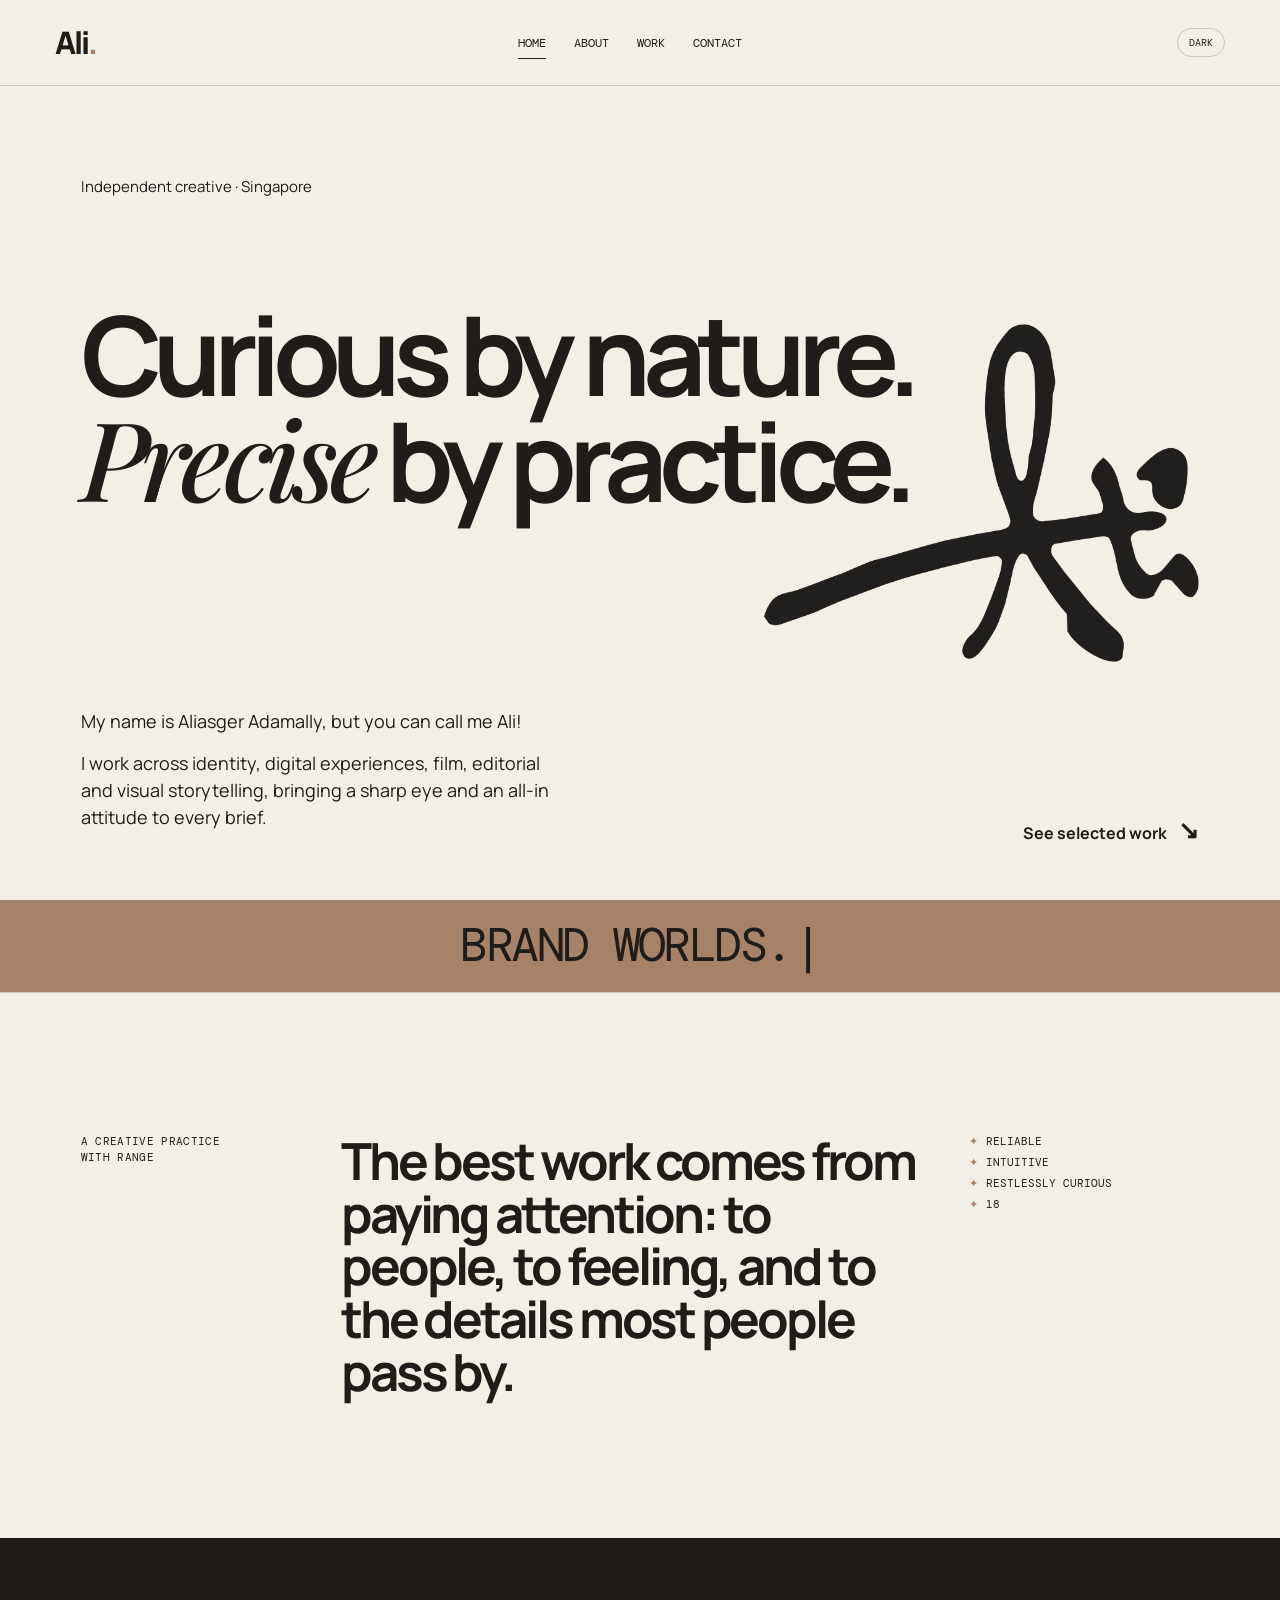
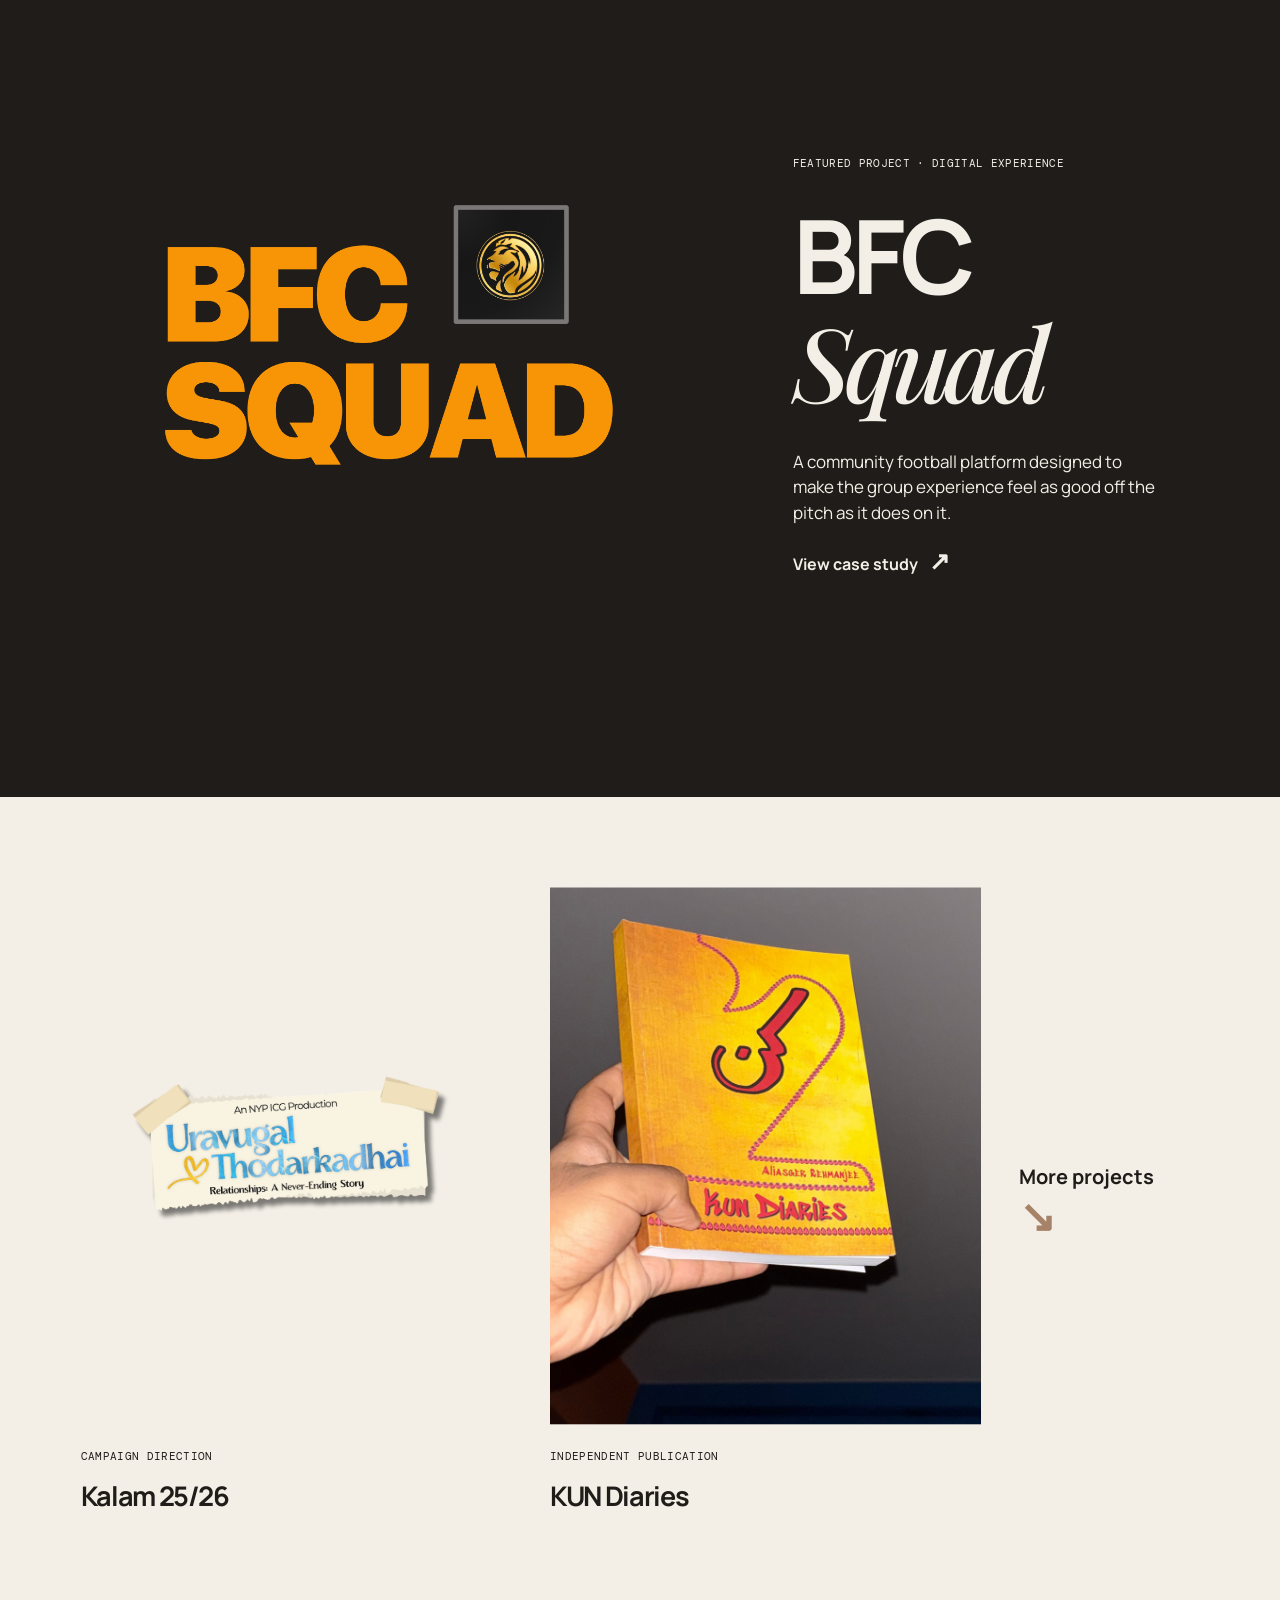
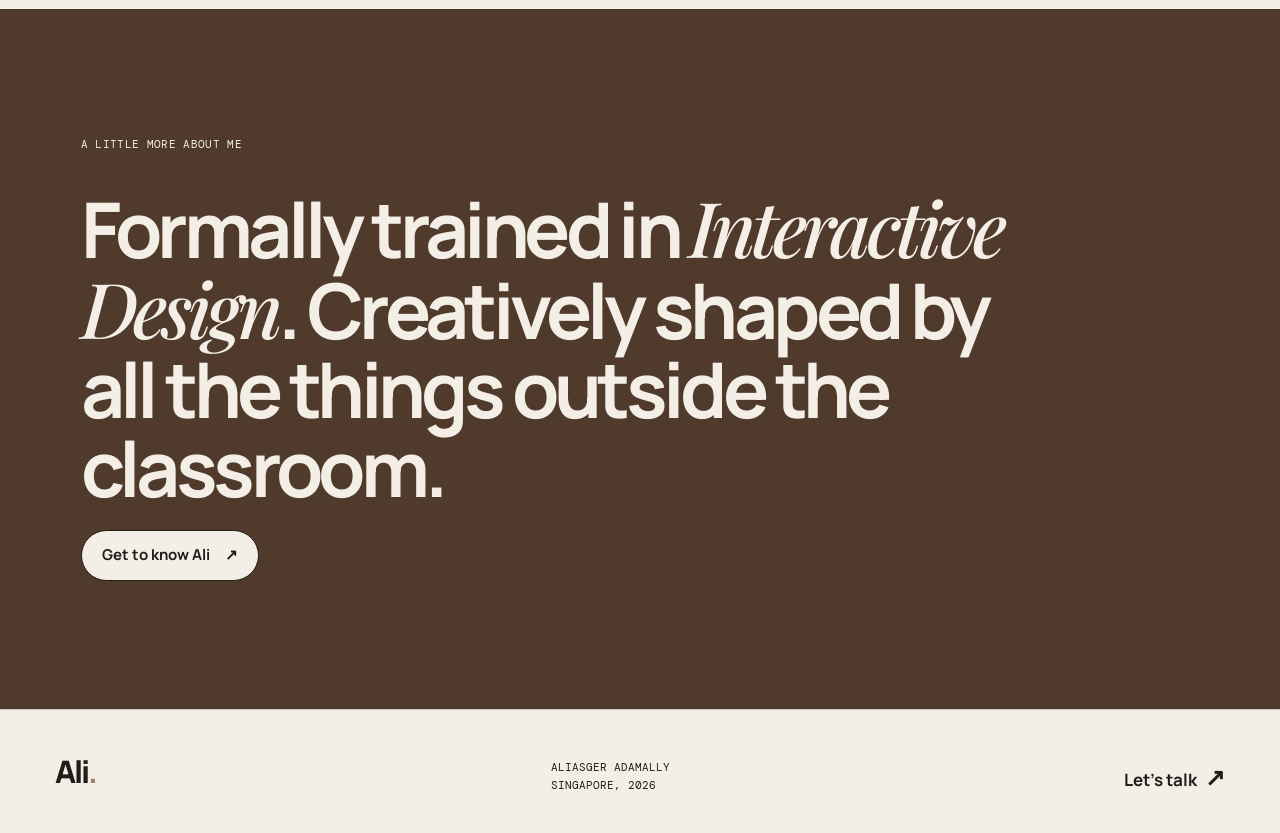
==== index.html @ f57b828c "Portfolio" ====
<!doctype html>
<html lang="en"><head><meta charset="utf-8"><meta name="viewport" content="width=device-width,initial-scale=1"><meta name="description" content="Portfolio of Aliasger Adamally, a multidisciplinary creative based in Singapore."><title>Ali - Aliasger Adamally</title><link rel="stylesheet" href="style.css"></head>
<body class="home"><header class="site-header"><a class="brand" href="index.html" aria-label="Ali home">Ali<span>.</span></a><button class="menu-toggle" aria-expanded="false" aria-controls="nav">Menu</button><nav id="nav"><a class="active" href="index.html">Home</a><a href="about.html">About</a><a href="work.html">Work</a><a href="contact.html">Contact</a></nav></header>
<main>
<section class="hero"><img class="hero-mark" src="assets/ali-mark.png" alt="Ali mark"><div class="eyebrow">Independent creative · Singapore</div><h1>Curious by nature.<br><i>Precise</i> by practice.</h1><div class="hero-bottom"><p>My name is Aliasger Adamally, but you can call me Ali!<span class="desktop-break" aria-hidden="true"></span>I work across identity, digital experiences, film, editorial and visual storytelling, bringing a sharp eye and an all-in attitude to every brief.</p><a class="arrow-link" href="work.html">See selected work <b>↘</b></a></div></section>
<section class="strip" aria-label="Creative disciplines"><p class="typewriter" data-phrases='["Brand worlds.","Digital experiences.","Film & photography.","Editorial and writing.","Ideas with feeling."]'></p></section>
<section class="intro-grid"><p class="kicker">A creative practice<br>with range</p><h2>The best work comes from paying attention: to people, to feeling, and to the details most people pass by.</h2><div class="traits"><span>Reliable</span><span>Intuitive</span><span>Restlessly curious</span><span>18</span></div></section>
<section class="feature-project"><a href="project.html?id=bfcsquad" class="feature-image image-bfc"><img src="assets/SQUAD/squad.png" alt="BFC Squad mobile app screens"></a><div class="feature-copy"><p class="kicker">Featured project · Digital experience</p><h2>BFC<br><i>Squad</i></h2><p>A community football platform designed to make the group experience feel as good off the pitch as it does on it.</p><a class="text-link" href="project.html?id=bfcsquad">View case study <b>↗</b></a></div></section>
<section class="project-split"><article><a class="project-thumb sage" href="project.html?id=kalam"><img src="assets/kalam/ut.png" alt="Kalam 25/26 campaign banner"></a><p class="kicker">Campaign direction</p><h3>Kalam 25/26</h3></article><article><a class="project-thumb coral" href="project.html?id=kun"><img src="assets/kun.png/kun.png-3.png" alt="KUN Diaries book cover"></a><p class="kicker">Independent publication</p><h3>KUN Diaries</h3></article><a class="all-work" href="work.html">More projects<br><b>↘</b></a></section>
<section class="closing"><p class="kicker">A little more about me</p><h2>Formally trained in <i>Interactive Design</i>. Creatively shaped by all the things outside the classroom.</h2><a class="button light" href="about.html">Get to know Ali <b>↗</b></a></section>
</main><footer><a class="brand" href="index.html">Ali<span>.</span></a><p>Aliasger Adamally<br>Singapore, 2026</p><a href="contact.html">Let’s talk <b>↗</b></a></footer><script src="main.js"></script></body></html>
---- style.css ----
@import url('https://fonts.googleapis.com/css2?family=DM+Mono:wght@400;500&family=Manrope:wght@400;500;600;700;800&family=Playfair+Display:ital,wght@0,500;0,600;1,500;1,600&display=swap');
:root{--ink:#18181a;--paper:#f6f3ed;--lime:#dbff5b;--orange:#ff7259;--line:rgba(24,24,26,.18);--mono:'DM Mono',monospace;--sans:Manrope,Arial,sans-serif;--serif:'Playfair Display',Georgia,serif}*{box-sizing:border-box}html{scroll-behavior:smooth}body{margin:0;background:var(--paper);color:var(--ink);font-family:var(--sans);font-size:15px;line-height:1.5}a{color:inherit;text-decoration:none}img{display:block;max-width:100%}.site-header{height:86px;display:flex;align-items:center;justify-content:space-between;padding:0 4.3vw;border-bottom:1px solid var(--line);position:relative;z-index:4}.brand{font-size:31px;letter-spacing:-2px;font-weight:800}.brand span{color:var(--orange)}nav{display:flex;gap:28px;font-family:var(--mono);font-size:12px;text-transform:uppercase}nav a{padding:8px 0;position:relative}nav a.active:after{content:'';position:absolute;left:0;right:0;bottom:1px;height:1px;background:currentColor}.menu-toggle{display:none;border:0;background:none;font:12px var(--mono);text-transform:uppercase}h1,h2,h3,p{margin-top:0}h1{font-size:clamp(54px,8.6vw,138px);line-height:.92;letter-spacing:-.075em;font-weight:700}h2{font-size:clamp(34px,4vw,62px);line-height:1.03;letter-spacing:-.06em}h3{font-size:27px;letter-spacing:-.05em;margin:.2rem 0}i{font-family:var(--serif);font-weight:500;letter-spacing:-.06em}.kicker{font:11px/1.45 var(--mono);letter-spacing:.03em;text-transform:uppercase}.lede{font-size:clamp(18px,2vw,25px);line-height:1.45}.hero{min-height:calc(100vh - 86px);padding:7vw 6.3vw 4vw;position:relative;overflow:hidden;display:flex;flex-direction:column;justify-content:space-between}.hero h1{max-width:1100px;position:relative;z-index:1}.hero-bottom{display:flex;align-items:end;justify-content:space-between;gap:50px;position:relative;z-index:1}.hero-bottom p{font-size:18px;max-width:490px}.arrow-link,.text-link{font-weight:700;font-size:16px;white-space:nowrap}.arrow-link b,.text-link b{font-size:25px;padding-left:8px}.orb{position:absolute;border-radius:50%;filter:blur(2px)}.orb-one{width:min(38vw,550px);height:min(38vw,550px);background:var(--lime);right:6%;top:13%;mix-blend-mode:multiply}.orb-two{width:17vw;height:17vw;background:var(--orange);right:30%;bottom:-6%;mix-blend-mode:multiply}.intro-grid{padding:11vw 6.3vw;display:grid;grid-template-columns:1fr 2.6fr 1fr;gap:30px;border-top:1px solid var(--line)}.intro-grid h2{margin:0}.traits{display:flex;flex-direction:column;gap:7px;font:11px var(--mono);text-transform:uppercase}.traits span:before{content:'✦';color:var(--orange);padding-right:8px}.feature-project{background:#242426;color:#fff;padding:7vw 6.3vw;display:grid;grid-template-columns:1.5fr 1fr;gap:8vw;align-items:center}.feature-image{height:57vw;max-height:680px;overflow:hidden;background:#111;position:relative}.feature-image:after{content:'';position:absolute;inset:0;background:linear-gradient(110deg,transparent,rgba(219,255,91,.12))}.feature-image img{height:100%;width:100%;object-fit:contain;transform:scale(1.08)}.feature-copy h2{font-size:clamp(65px,8vw,120px);margin:.3em 0}.feature-copy p:not(.kicker){font-size:17px;max-width:370px}.strip{overflow:hidden;background:var(--lime);padding:18px 0;white-space:nowrap;font-size:clamp(22px,3vw,46px);letter-spacing:-.04em;font-weight:700}.strip p{margin:0;animation:marquee 18s linear infinite}.strip span{color:var(--orange);padding:0 1.5vw}@keyframes marquee{to{transform:translateX(-25%)}}.project-split{padding:7vw 6.3vw;display:grid;grid-template-columns:1fr 1fr 180px;gap:3vw;align-items:end}.project-thumb{display:block;height:42vw;max-height:580px;margin-bottom:24px;overflow:hidden}.project-thumb img{width:100%;height:100%;object-fit:cover}.project-thumb.sage img{object-position:center}.project-thumb.coral img{object-fit:contain}.sage{background:#e0efea}.coral{background:#e65b4b}.all-work{font-size:20px;font-weight:700;align-self:center;line-height:1.2}.all-work b{font-size:44px;color:var(--orange)}.closing{background:var(--orange);padding:10vw 18vw 10vw 6.3vw;min-height:60vh;display:flex;flex-direction:column;justify-content:center}.closing h2{font-size:clamp(46px,6vw,90px);margin:.3em 0}.button{display:inline-block;border:1px solid currentColor;border-radius:50px;padding:13px 20px;font-weight:700;width:max-content}.button b{padding-left:12px}.light{background:var(--paper)}footer{padding:3vw 4.3vw;display:flex;align-items:end;justify-content:space-between;border-top:1px solid var(--line)}footer p{font:11px/1.6 var(--mono);text-transform:uppercase;margin:0}footer>a:last-child{font-size:17px;font-weight:700}footer b{font-size:24px;margin-left:5px}.page-intro{padding:9vw 16vw 8vw 18vw}.page-intro h1{margin:.25em 0}.page-intro>p:last-child{max-width:510px;font-size:18px}.work-list{padding:0 4.3vw 10vw;display:grid;grid-template-columns:1fr 1fr;gap:2vw}.work-card{min-height:590px;display:block;position:relative;overflow:hidden;padding:28px;color:#171717}.work-card.wide{grid-column:span 2;min-height:630px}.work-card img{position:absolute;inset:0;width:100%;height:100%;object-fit:contain;transition:transform .6s ease}.work-card:hover img{transform:scale(1.04)}.work-card div{position:absolute;left:28px;bottom:26px;z-index:1}.work-card div p{font:11px var(--mono);text-transform:uppercase;margin-bottom:5px}.work-card div h2{font-size:clamp(37px,4vw,65px);margin:0 0 8px}.work-card div b{font-size:13px}.work-num{font:11px var(--mono);position:absolute;z-index:1}.dark{background:#262629;color:#fff}.yellow{background:#f5dd55}.red{background:#e25b4a;color:#fff}.pale{background:#dde8da}.blue{background:#8ba5da}.lavender{background:#c6add7}.wide.dark img{object-fit:contain;object-position:center 48%}.wide.pale img{object-fit:contain}.yellow img{object-fit:cover;object-position:center}.red img{object-fit:contain}.blue img{object-fit:cover}.lavender img{object-fit:contain}.about-hero{padding:8vw 10vw 8vw 16vw;display:grid;grid-template-columns:1.5fr .7fr;gap:7vw;align-items:end}.about-hero h1{margin:.25em 0}.about-hero figure{margin:0;background:var(--orange);padding-top:30px}.about-hero figure img{width:100%;mix-blend-mode:multiply}.about-hero figcaption{padding:12px;font:10px var(--mono);text-transform:uppercase}.statement{padding:10vw 18vw 10vw 25vw;background:#212124;color:white}.statement h2{margin:.3em 0 0}.about-columns{padding:8vw 6.3vw;display:grid;grid-template-columns:repeat(3,1fr);gap:5vw}.about-columns h3{font-size:30px}.about-columns li{list-style:none;margin-bottom:8px}.about-columns ul{padding:0;margin:0}.experience{padding:7vw 6.3vw 10vw}.experience>p{margin-bottom:30px}.experience-row{display:grid;grid-template-columns:1.2fr 1.5fr .7fr;gap:20px;padding:19px 0;border-top:1px solid var(--line)}.experience-row:last-child{border-bottom:1px solid var(--line)}.experience-row span{font-size:13px}.contact-hero{padding:9vw 6.3vw 8vw;min-height:53vh;background:var(--lime)}.contact-hero h1{margin:.25em 0}.contact-hero>p:last-child{font-size:18px;max-width:500px}.contact-links{padding:0 6.3vw 10vw}.contact-links a{display:grid;grid-template-columns:1fr 3fr 40px;align-items:center;border-bottom:1px solid var(--line);padding:25px 0;gap:20px}.contact-links span{font:11px var(--mono);text-transform:uppercase}.contact-links b{font-size:clamp(17px,2.2vw,28px);letter-spacing:-.05em}.contact-links i{font-style:normal;font-size:26px}.project-hero{display:grid;grid-template-columns:1fr 1fr;min-height:650px}.project-hero>div:first-child{padding:8vw 10vw 7vw 12vw;display:flex;flex-direction:column;justify-content:center}.project-hero h1{font-size:clamp(57px,7.4vw,116px);margin:.2em 0}.project-role{font:11px var(--mono);text-transform:uppercase;margin-top:25px}.project-hero-image{min-height:650px;overflow:hidden}.project-hero-image img{width:100%;height:100%;object-fit:contain}.project-hero.dark{background:#242426;color:#fff}.project-hero.yellow{background:#f5dd55}.project-hero.red{background:#e25b4a;color:#fff}.project-hero.pale{background:#dde8da}.project-hero.blue{background:#8ba5da}.project-hero.lavender{background:#c6add7}.project-hero.red .project-hero-image img{object-fit:contain}.project-hero.blue .project-hero-image img{object-fit:cover}.project-hero.lavender .project-hero-image img{object-fit:contain}.project-links{display:flex;gap:9px;margin-top:20px}.project-links a{border:1px solid currentColor;border-radius:30px;padding:8px 12px;font-size:12px;font-weight:700}.project-note{padding:10vw 20vw 10vw 22vw}.project-note h2{margin:.3em 0}.project-gallery{padding:0 6.3vw 10vw;display:grid;grid-template-columns:1fr 1fr;gap:2vw;align-items:start}.project-gallery figure{margin:0;background:#e6e1d8;overflow:hidden}.project-gallery img{width:100%;max-height:800px;object-fit:contain}.project-gallery .gallery-2{margin-top:11vw}.project-gallery .gallery-3{grid-column:span 2;margin:0 12vw}.project-gallery.one{grid-template-columns:1fr}.project-gallery.one figure{margin:0 8vw}.next-project{padding:7vw 6.3vw;background:var(--lime);display:flex;justify-content:space-between;align-items:center}.next-project p{margin:0}.next-project a{font-size:clamp(25px,4vw,52px);font-weight:700;letter-spacing:-.06em}.next-project b{font-size:.8em}@media(max-width:760px){.site-header{height:72px;padding:0 6vw}.menu-toggle{display:block}nav{position:absolute;display:none;top:71px;left:0;right:0;padding:18px 6vw 25px;background:var(--paper);border-bottom:1px solid var(--line);flex-direction:column;gap:6px}.menu-open nav{display:flex}.hero{min-height:620px;padding:12vw 6vw 8vw}.hero-bottom{display:block}.hero-bottom p{font-size:16px}.orb-one{width:62vw;height:62vw;right:-12%;top:22%}.orb-two{width:30vw;height:30vw;right:25%;bottom:8%}.intro-grid{grid-template-columns:1fr;gap:25px;padding:18vw 6vw}.traits{display:grid;grid-template-columns:1fr 1fr}.feature-project{grid-template-columns:1fr;padding:13vw 6vw;gap:10vw}.feature-image{height:100vw}.project-split{padding:14vw 6vw;grid-template-columns:1fr;gap:12vw}.project-thumb{height:100vw}.all-work{align-self:start}.closing{padding:18vw 6vw}.page-intro{padding:15vw 6vw 12vw}.work-list{grid-template-columns:1fr;padding:0 4vw 15vw;gap:4vw}.work-card,.work-card.wide{grid-column:span 1;min-height:470px}.work-card.wide{min-height:520px}.about-hero{padding:14vw 6vw;grid-template-columns:1fr;gap:13vw}.about-hero figure{max-width:350px}.statement{padding:17vw 10vw}.about-columns{padding:15vw 6vw;grid-template-columns:1fr;gap:10vw}.experience{padding:12vw 6vw}.experience-row{grid-template-columns:1fr;gap:3px}.contact-hero{padding:16vw 6vw 14vw}.contact-links{padding:0 6vw 15vw}.contact-links a{grid-template-columns:1fr 32px;gap:8px}.contact-links span{grid-column:span 2}.contact-links b{font-size:17px}.project-hero{grid-template-columns:1fr}.project-hero>div:first-child{padding:15vw 6vw 12vw}.project-hero-image{min-height:450px}.project-note{padding:16vw 10vw}.project-gallery{padding:0 6vw 15vw;grid-template-columns:1fr;gap:6vw}.project-gallery .gallery-2,.project-gallery .gallery-3{grid-column:auto;margin:0}.project-gallery.one figure{margin:0}.next-project{padding:12vw 6vw;display:block}.next-project a{display:block;margin-top:15px}footer{padding:7vw 6vw;align-items:start;gap:20px;flex-wrap:wrap}footer p{order:3;flex-basis:100%}}
.hero-mark{position:absolute;right:6.3vw;top:50%;width:min(34vw,500px);transform:translateY(-50%);mix-blend-mode:multiply;opacity:.87;pointer-events:none;user-select:none}.hero .eyebrow{position:relative;z-index:1}@media(max-width:760px){.hero-mark{width:58vw;right:6vw;top:43%;opacity:.42}}
.desktop-break{display:block;height:.8em}html[data-theme="dark"] .hero-mark{mix-blend-mode:screen;opacity:1;filter:invert(1) sepia(1) saturate(1.4) hue-rotate(330deg) brightness(.68) contrast(.9)}@media(max-width:760px){.desktop-break{display:none}}
@media(max-width:760px){html[data-theme="dark"] nav{background:var(--offwhite);color:var(--offblack)}}
@media(max-width:760px){.feature-project{padding:10vw 6vw 7vw}.project-split{padding:8vw 6vw 10vw;gap:7vw}.project-thumb{height:68vw}}
.menu-toggle{color:inherit}@media(max-width:760px){.desktop-break{display:inline;height:auto}.desktop-break::after{content:" "}}
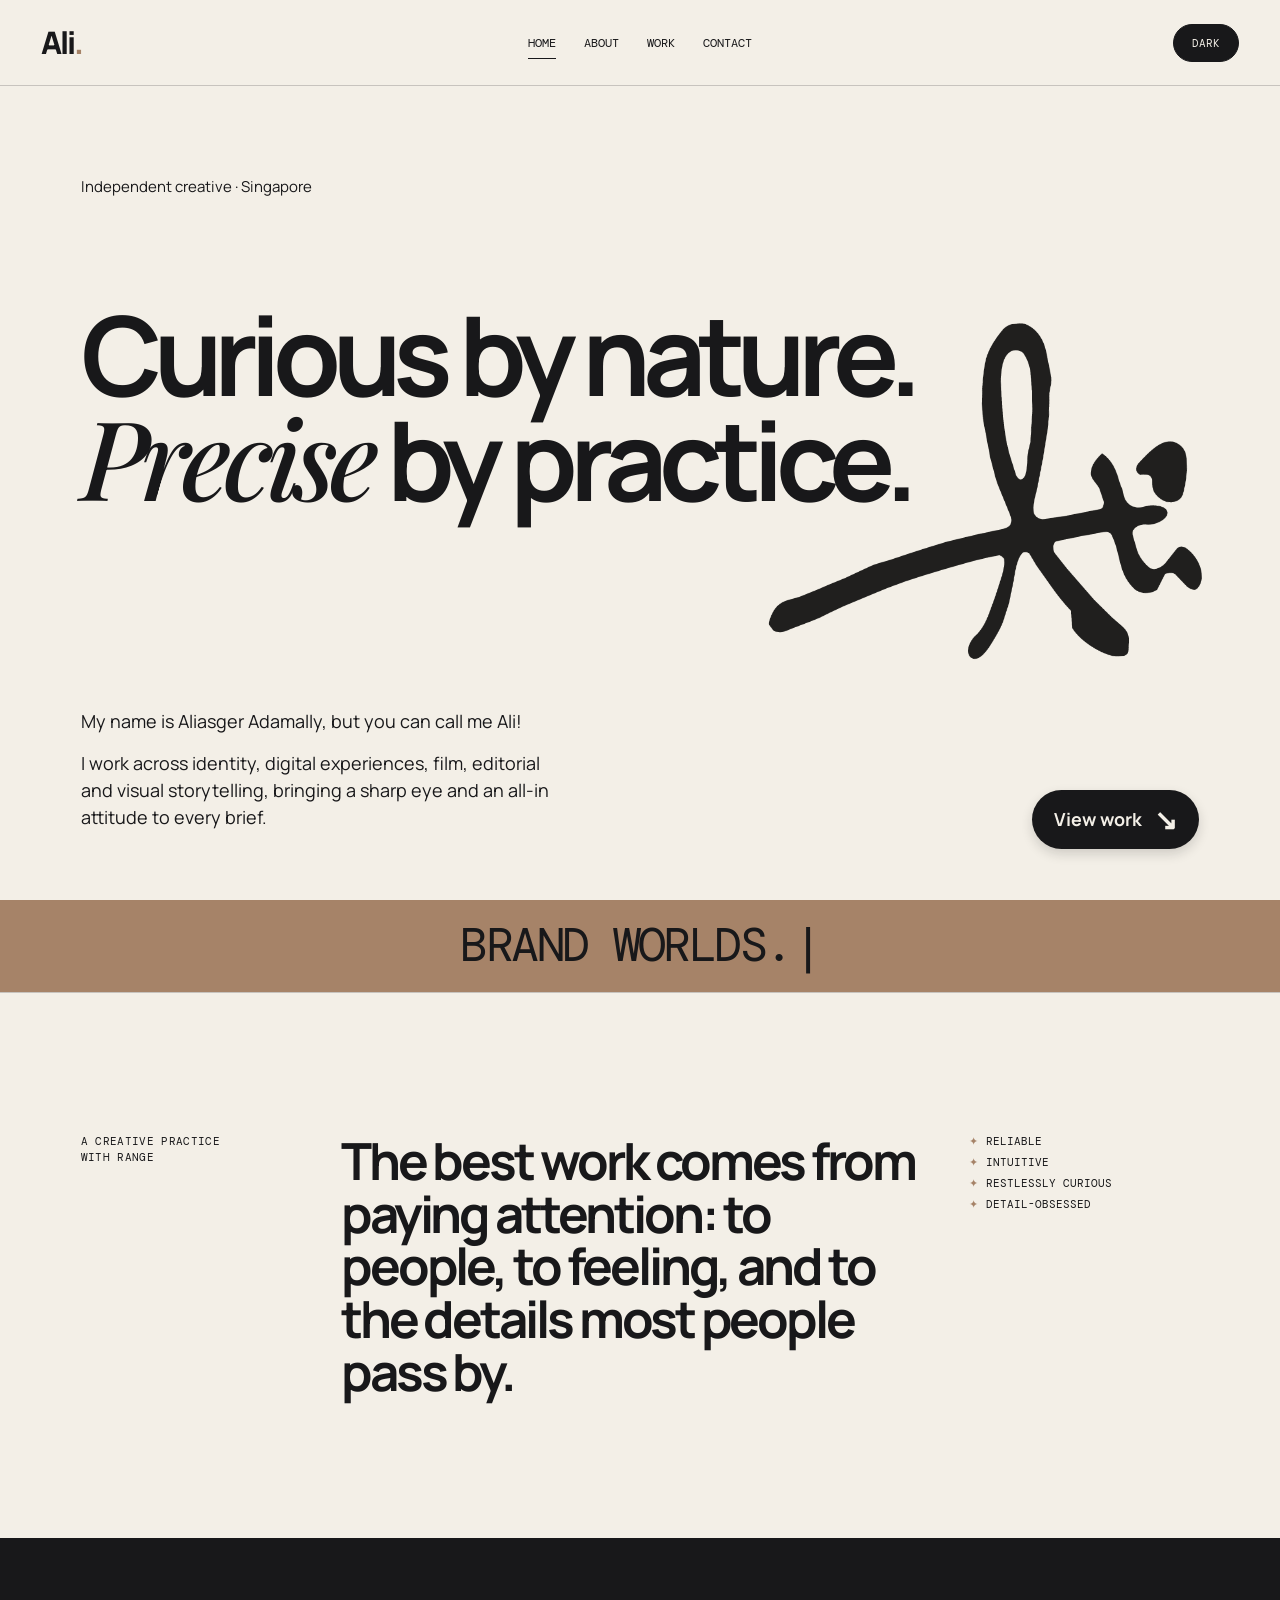
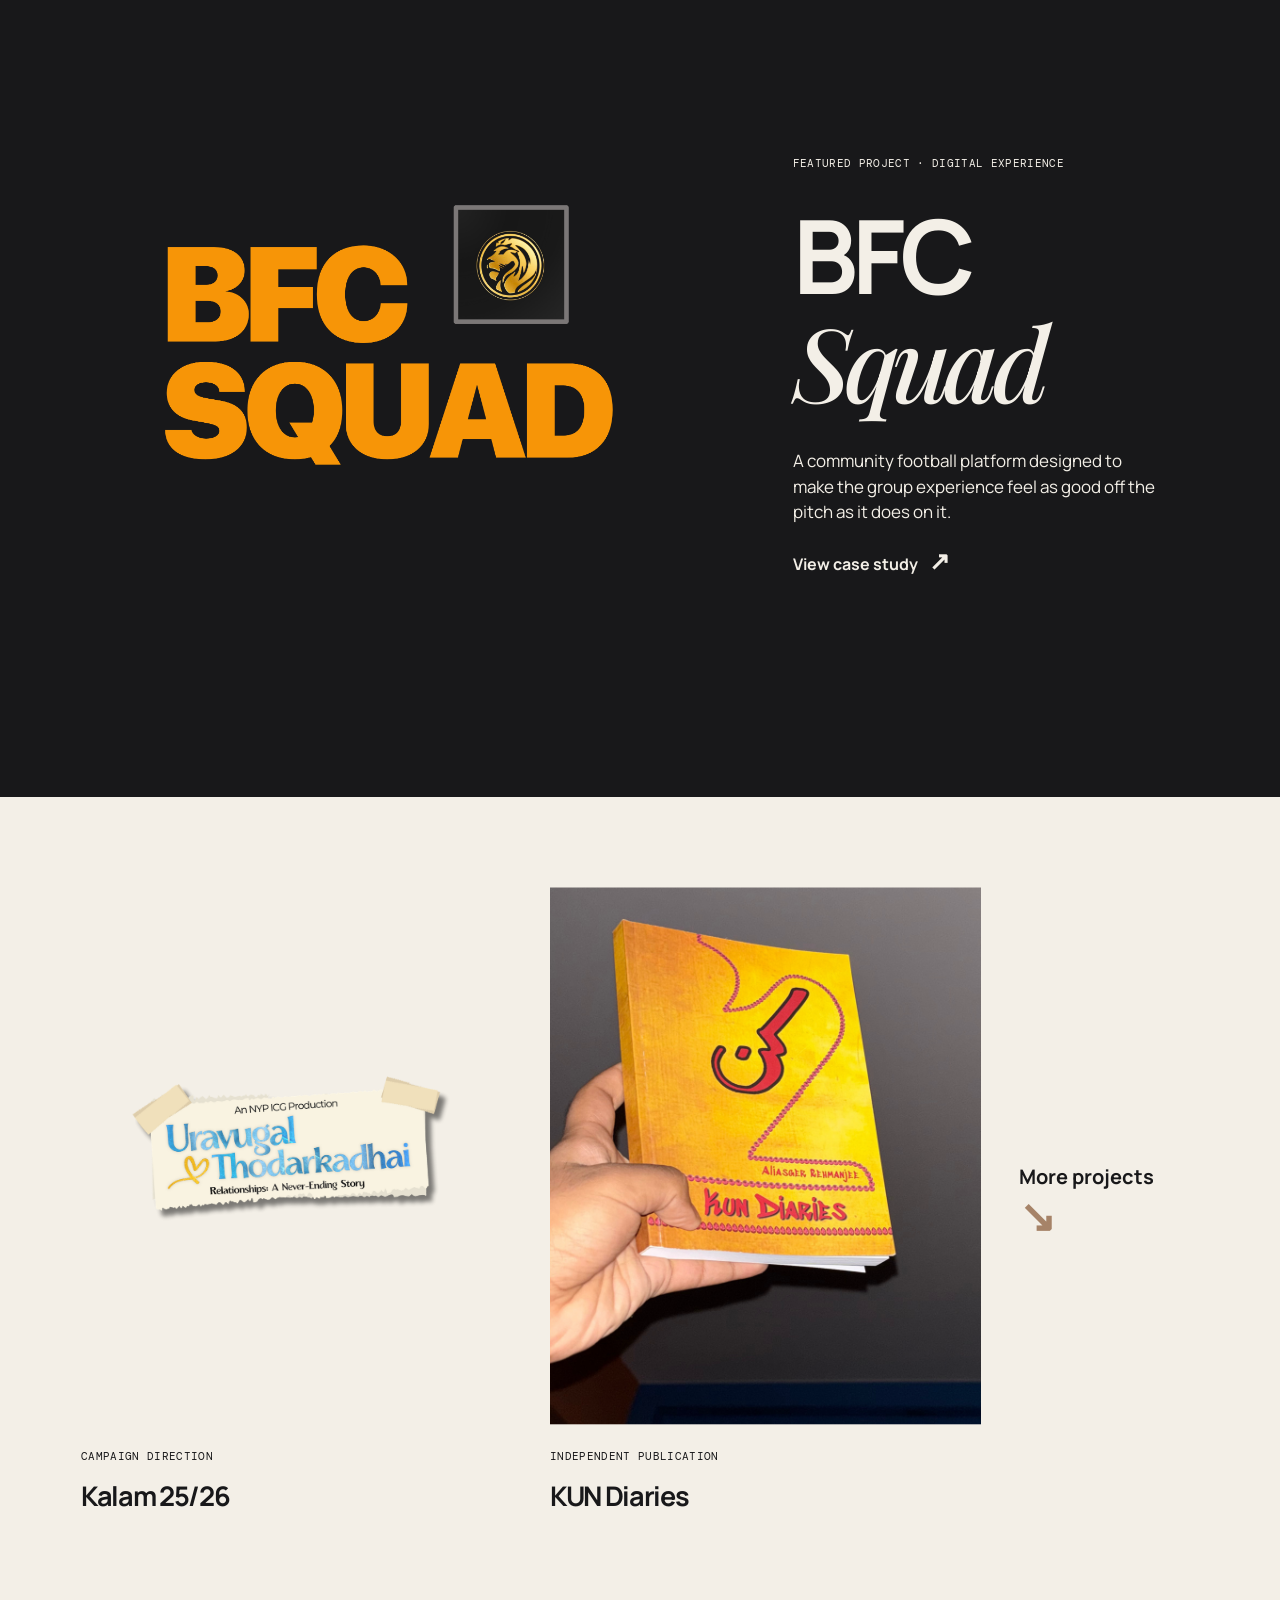
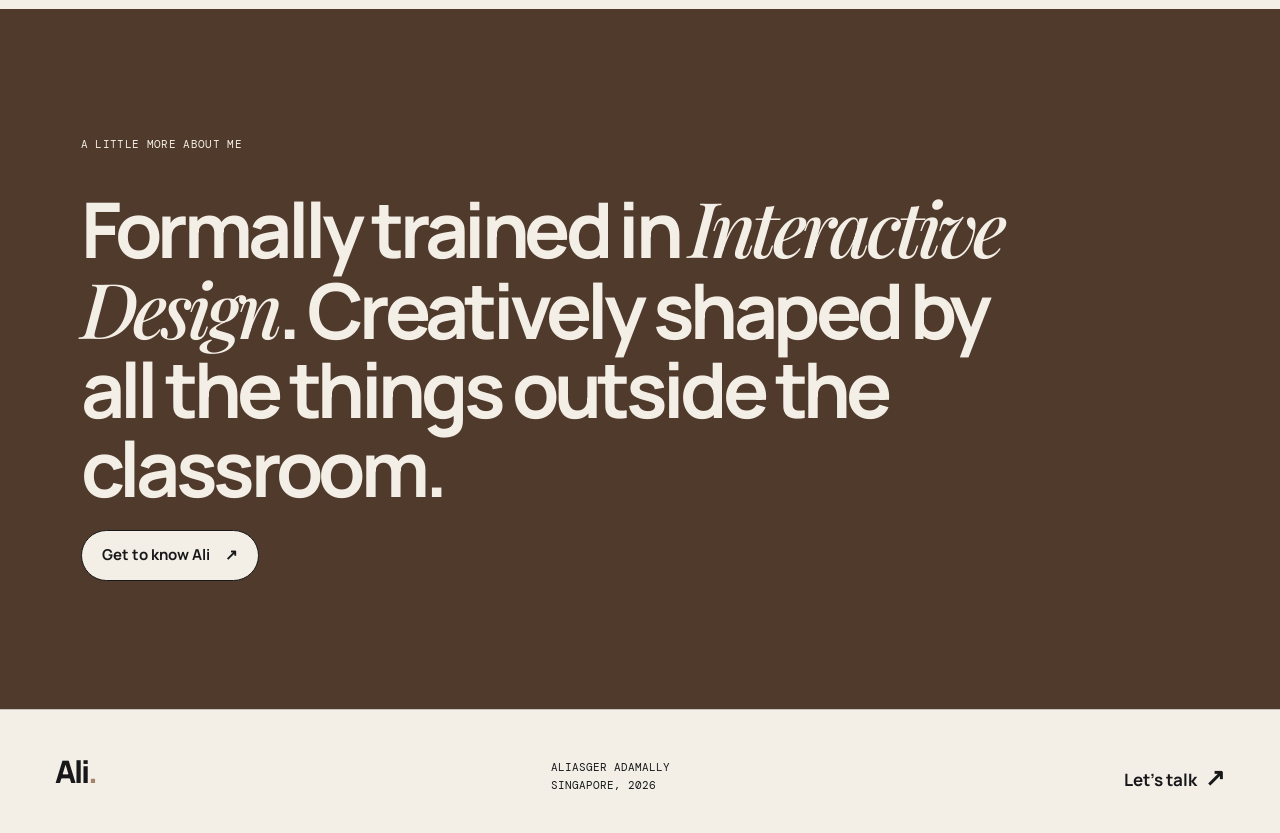
==== commit d1017154: "SEO" ====
--- a/index.html
+++ b/index.html
@@ -1,11 +1,3 @@
 <!doctype html>
-<html lang="en"><head><meta charset="utf-8"><meta name="viewport" content="width=device-width,initial-scale=1"><meta name="description" content="Portfolio of Aliasger Adamally, a multidisciplinary creative based in Singapore."><title>Ali - Aliasger Adamally</title><link rel="stylesheet" href="style.css"></head>
-<body class="home"><header class="site-header"><a class="brand" href="index.html" aria-label="Ali home">Ali<span>.</span></a><button class="menu-toggle" aria-expanded="false" aria-controls="nav">Menu</button><nav id="nav"><a class="active" href="index.html">Home</a><a href="about.html">About</a><a href="work.html">Work</a><a href="contact.html">Contact</a></nav></header>
-<main>
-<section class="hero"><img class="hero-mark" src="assets/ali-mark.png" alt="Ali mark"><div class="eyebrow">Independent creative · Singapore</div><h1>Curious by nature.<br><i>Precise</i> by practice.</h1><div class="hero-bottom"><p>My name is Aliasger Adamally, but you can call me Ali!<span class="desktop-break" aria-hidden="true"></span>I work across identity, digital experiences, film, editorial and visual storytelling, bringing a sharp eye and an all-in attitude to every brief.</p><a class="arrow-link" href="work.html">See selected work <b>↘</b></a></div></section>
-<section class="strip" aria-label="Creative disciplines"><p class="typewriter" data-phrases='["Brand worlds.","Digital experiences.","Film & photography.","Editorial and writing.","Ideas with feeling."]'></p></section>
-<section class="intro-grid"><p class="kicker">A creative practice<br>with range</p><h2>The best work comes from paying attention: to people, to feeling, and to the details most people pass by.</h2><div class="traits"><span>Reliable</span><span>Intuitive</span><span>Restlessly curious</span><span>18</span></div></section>
-<section class="feature-project"><a href="project.html?id=bfcsquad" class="feature-image image-bfc"><img src="assets/SQUAD/squad.png" alt="BFC Squad mobile app screens"></a><div class="feature-copy"><p class="kicker">Featured project · Digital experience</p><h2>BFC<br><i>Squad</i></h2><p>A community football platform designed to make the group experience feel as good off the pitch as it does on it.</p><a class="text-link" href="project.html?id=bfcsquad">View case study <b>↗</b></a></div></section>
-<section class="project-split"><article><a class="project-thumb sage" href="project.html?id=kalam"><img src="assets/kalam/ut.png" alt="Kalam 25/26 campaign banner"></a><p class="kicker">Campaign direction</p><h3>Kalam 25/26</h3></article><article><a class="project-thumb coral" href="project.html?id=kun"><img src="assets/kun.png/kun.png-3.png" alt="KUN Diaries book cover"></a><p class="kicker">Independent publication</p><h3>KUN Diaries</h3></article><a class="all-work" href="work.html">More projects<br><b>↘</b></a></section>
-<section class="closing"><p class="kicker">A little more about me</p><h2>Formally trained in <i>Interactive Design</i>. Creatively shaped by all the things outside the classroom.</h2><a class="button light" href="about.html">Get to know Ali <b>↗</b></a></section>
-</main><footer><a class="brand" href="index.html">Ali<span>.</span></a><p>Aliasger Adamally<br>Singapore, 2026</p><a href="contact.html">Let’s talk <b>↗</b></a></footer><script src="main.js"></script></body></html>
+<html lang="en"><head><meta charset="utf-8"><meta name="viewport" content="width=device-width,initial-scale=1"><meta name="description" content="Aliasger Adamally is a Singapore-based creative working across identity, digital experiences, film, editorial and visual storytelling."><title>Aliasger Adamally — Multidisciplinary Creative</title><link rel="canonical" href="https://aliasgeradamally.com/home/"><link rel="icon" href="/favicon.ico" sizes="any"><link rel="icon" type="image/png" href="/assets/favicon.png?v=20260838" sizes="512x512"><link rel="apple-touch-icon" href="/assets/favicon.png?v=20260838"><link rel="manifest" href="/site.webmanifest"><meta http-equiv="refresh" content="0;url=/home/"><script>location.replace('/home/');</script></head>
+<body><p>Redirecting to <a href="/home/">aliasgeradamally.com/home/</a>&hellip;</p></body></html>
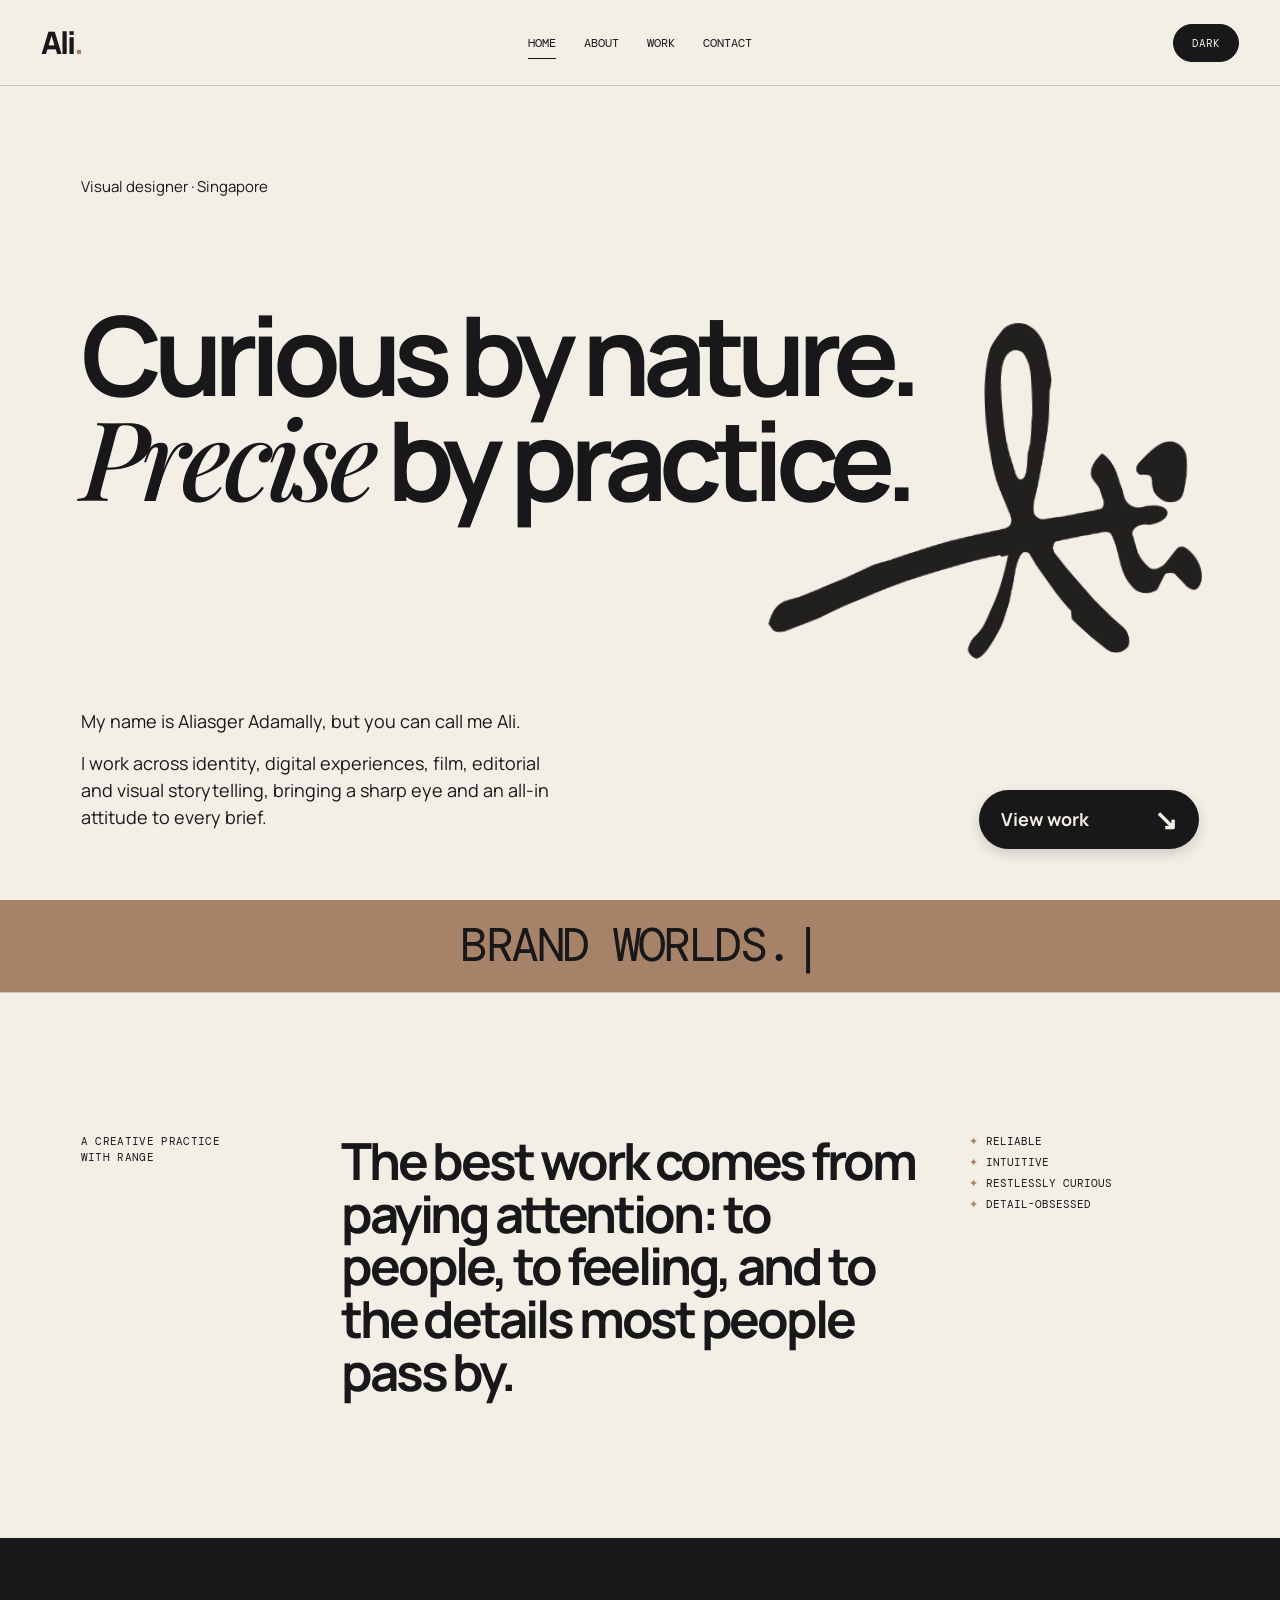
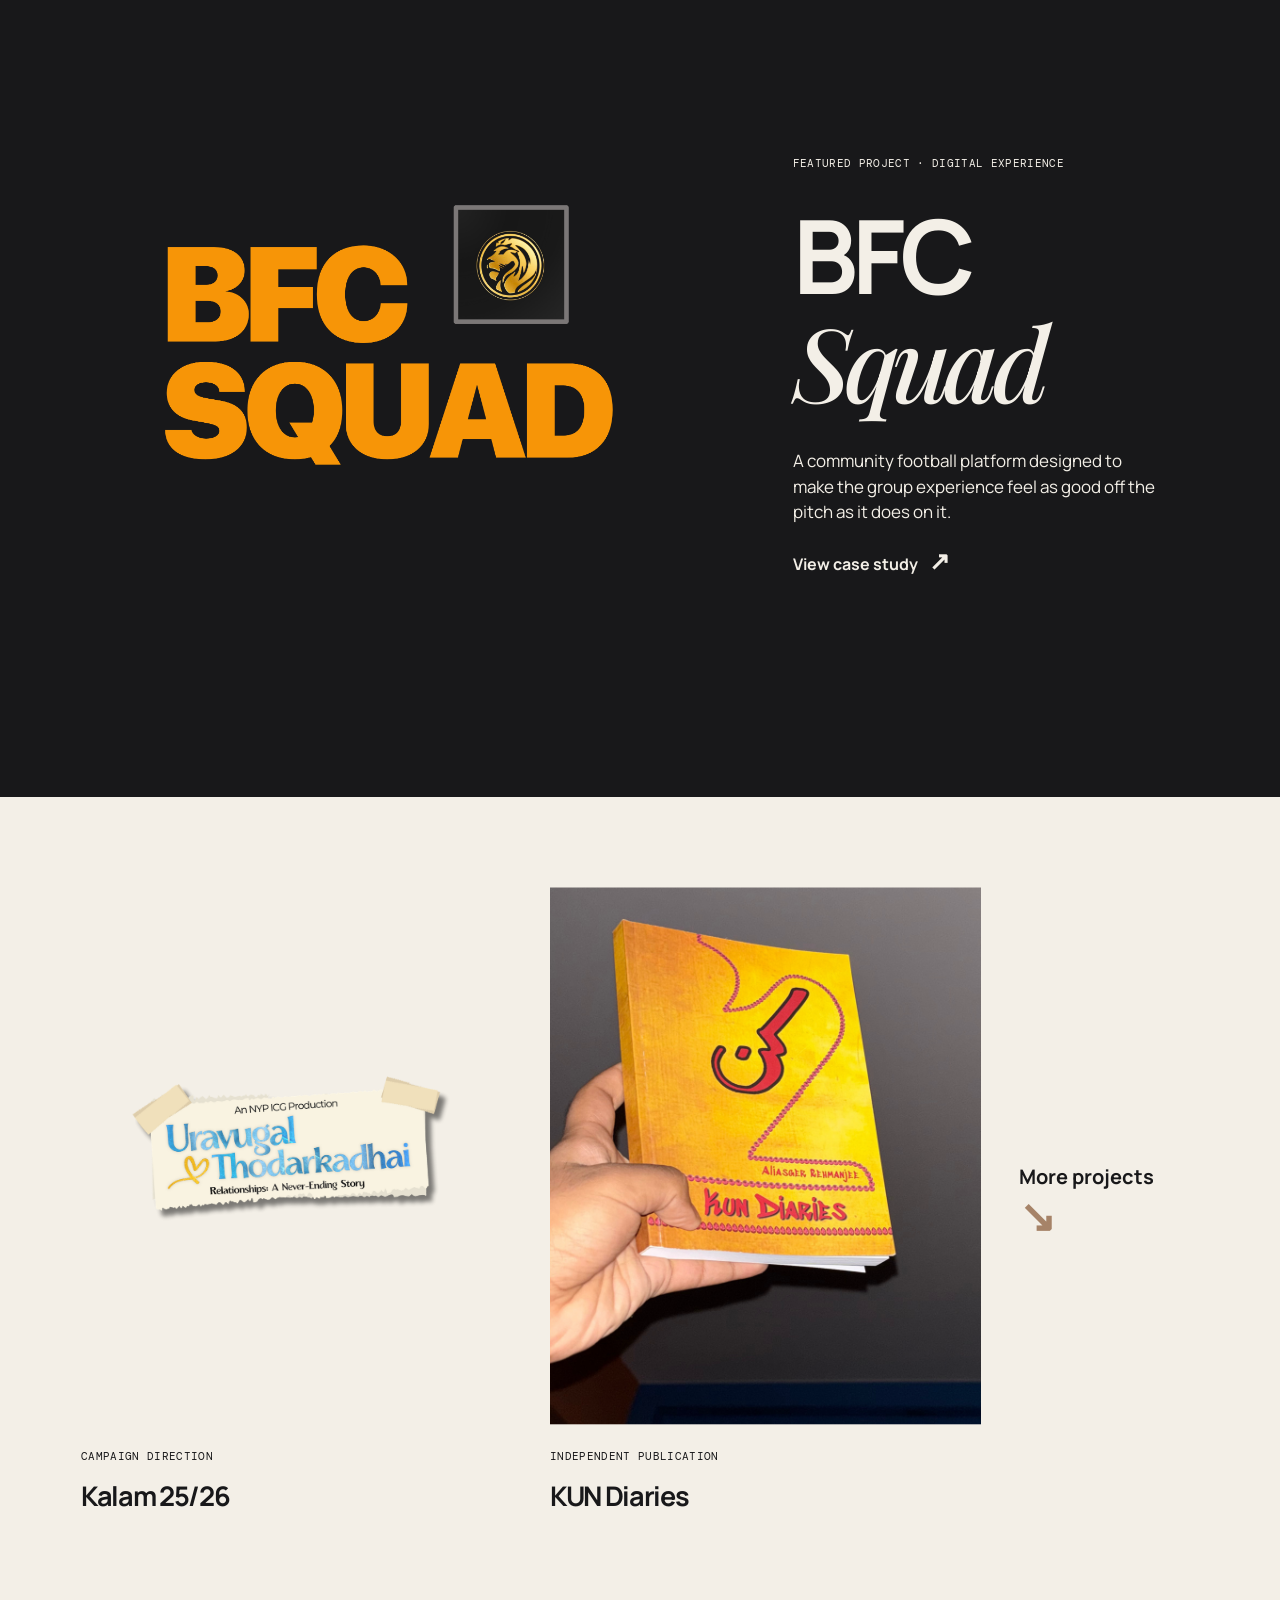
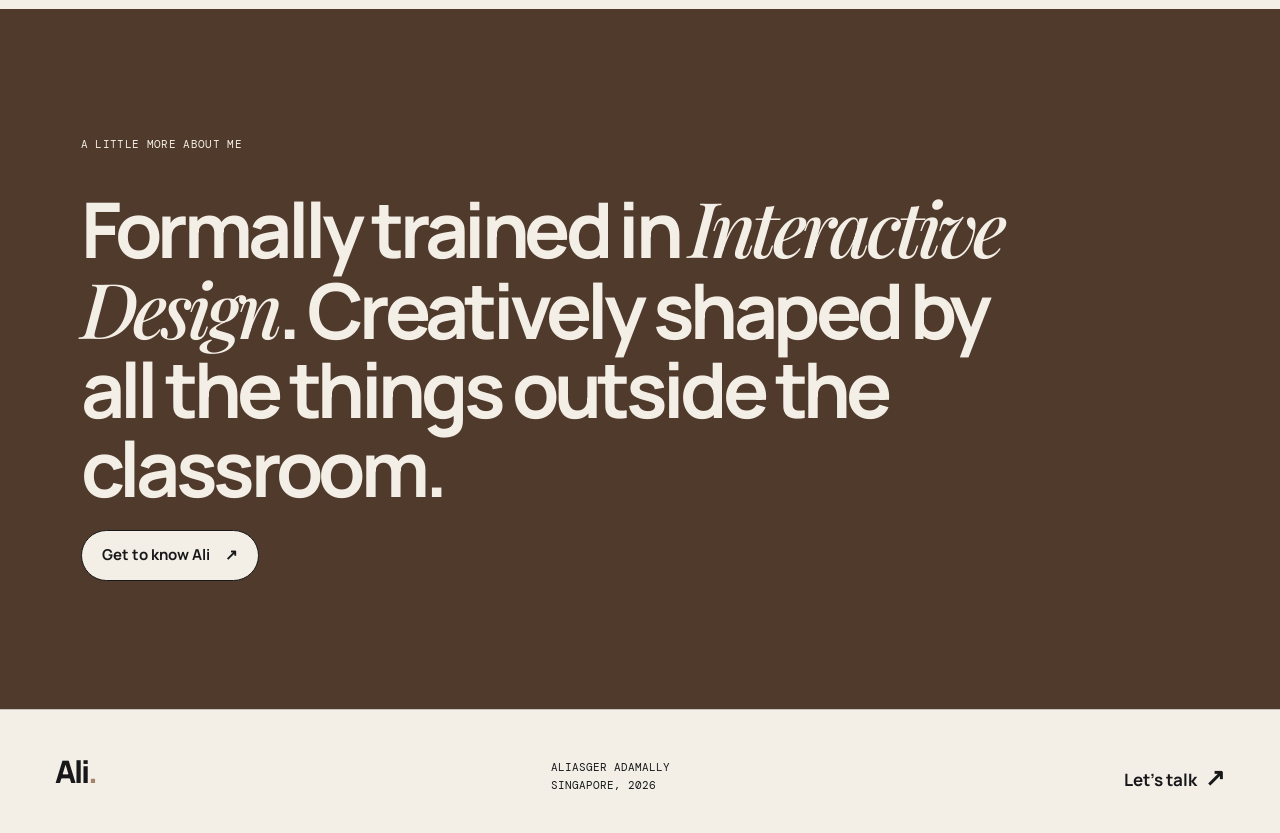
==== commit 99b10925: "Expand designer identity and availability SEO" ====
--- a/index.html
+++ b/index.html
@@ -1,3 +1,3 @@
 <!doctype html>
-<html lang="en"><head><meta charset="utf-8"><meta name="viewport" content="width=device-width,initial-scale=1"><meta name="description" content="Aliasger Adamally is a Singapore-based creative working across identity, digital experiences, film, editorial and visual storytelling."><title>Aliasger Adamally — Multidisciplinary Creative</title><link rel="canonical" href="https://aliasgeradamally.com/home/"><link rel="icon" href="/favicon.ico" sizes="any"><link rel="icon" type="image/png" href="/assets/favicon.png?v=20260838" sizes="512x512"><link rel="apple-touch-icon" href="/assets/favicon.png?v=20260838"><link rel="manifest" href="/site.webmanifest"><meta http-equiv="refresh" content="0;url=/home/"><script>location.replace('/home/');</script></head>
+<html lang="en"><head><meta charset="utf-8"><meta name="viewport" content="width=device-width,initial-scale=1"><meta name="description" content="Ali (Aliasger Adamally) is a Singapore visual designer and multidisciplinary creative available for freelance, contract, full-time and quick-turnaround work."><title>Ali - Portfolio</title><link rel="canonical" href="https://aliasgeradamally.com/home/"><link rel="icon" href="/favicon.ico" sizes="any"><link rel="icon" type="image/png" href="/assets/favicon.png?v=20260838" sizes="512x512"><link rel="apple-touch-icon" href="/assets/favicon.png?v=20260838"><link rel="manifest" href="/site.webmanifest"><meta http-equiv="refresh" content="0;url=/home/"><script>location.replace('/home/');</script></head>
 <body><p>Redirecting to <a href="/home/">aliasgeradamally.com/home/</a>&hellip;</p></body></html>
